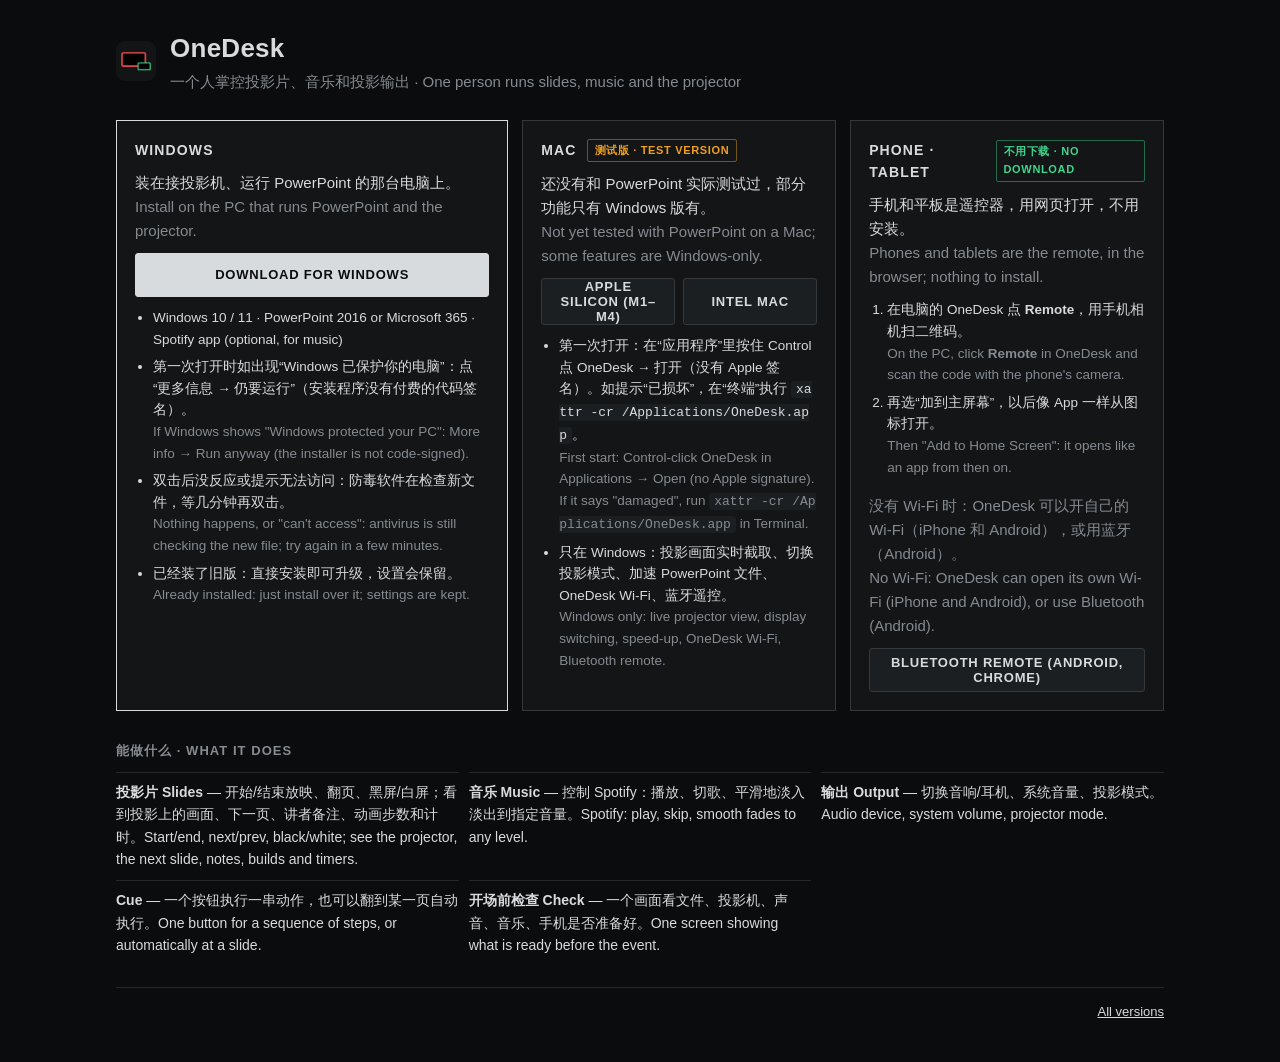
==== index.html @ 3992b270 "OneDesk download page and Bluetooth remote Co-Authored-By: Claude Opus 5.5 <noreply@anthropic.com>" ====
<!doctype html>
<html lang="zh-Hans">
<head>
  <meta charset="utf-8">
  <meta name="viewport" content="width=device-width, initial-scale=1, viewport-fit=cover">
  <meta name="theme-color" content="#0b0c0d">
  <title>OneDesk · Download</title>
  <meta name="description" content="OneDesk: one person runs PowerPoint, music and the projector from one console. Download for Windows; Mac test version; phones are the remote.">
  <link rel="icon" type="image/png" href="icons/favicon.png">
  <link rel="apple-touch-icon" href="icons/apple-touch-icon.png">
  <link rel="stylesheet" href="site.css">
</head>
<body>
  <header class="top">
    <img src="icons/icon-192.png" alt="" width="40" height="40">
    <div>
      <h1>OneDesk</h1>
      <p class="dim">一个人掌控投影片、音乐和投影输出 · One person runs slides, music and the projector</p>
    </div>
  </header>

  <main>
    <section class="cards">
      <article class="card main">
        <div class="card-h"><h2>Windows</h2><span class="tag" id="ver"></span></div>
        <p>装在接投影机、运行 PowerPoint 的那台电脑上。<br><span class="dim">Install on the PC that runs PowerPoint and the projector.</span></p>
        <a class="btn primary" href="https://github.com/Rojakiisme/onedesk/releases/latest/download/OneDesk-Setup-Windows.exe">Download for Windows</a>
        <ul>
          <li>Windows 10 / 11 · PowerPoint 2016 or Microsoft 365 · Spotify app (optional, for music)</li>
          <li>第一次打开时如出现“Windows 已保护你的电脑”：点“更多信息 → 仍要运行”（安装程序没有付费的代码签名）。<br><span class="dim">If Windows shows "Windows protected your PC": More info → Run anyway (the installer is not code-signed).</span></li>
          <li>双击后没反应或提示无法访问：防毒软件在检查新文件，等几分钟再双击。<br><span class="dim">Nothing happens, or "can't access": antivirus is still checking the new file; try again in a few minutes.</span></li>
          <li>已经装了旧版：直接安装即可升级，设置会保留。<br><span class="dim">Already installed: just install over it; settings are kept.</span></li>
        </ul>
      </article>

      <article class="card">
        <div class="card-h"><h2>Mac</h2><span class="tag warn">测试版 · Test version</span></div>
        <p>还没有和 PowerPoint 实际测试过，部分功能只有 Windows 版有。<br><span class="dim">Not yet tested with PowerPoint on a Mac; some features are Windows-only.</span></p>
        <div class="two">
          <a class="btn" href="https://github.com/Rojakiisme/onedesk/releases/latest/download/OneDesk-Mac-AppleSilicon.dmg">Apple silicon (M1–M4)</a>
          <a class="btn" href="https://github.com/Rojakiisme/onedesk/releases/latest/download/OneDesk-Mac-Intel.dmg">Intel Mac</a>
        </div>
        <ul>
          <li>第一次打开：在“应用程序”里按住 Control 点 OneDesk → 打开（没有 Apple 签名）。如提示“已损坏”，在“终端”执行 <code>xattr -cr /Applications/OneDesk.app</code>。<br><span class="dim">First start: Control-click OneDesk in Applications → Open (no Apple signature). If it says "damaged", run <code>xattr -cr /Applications/OneDesk.app</code> in Terminal.</span></li>
          <li>只在 Windows：投影画面实时截取、切换投影模式、加速 PowerPoint 文件、OneDesk Wi-Fi、蓝牙遥控。<br><span class="dim">Windows only: live projector view, display switching, speed-up, OneDesk Wi-Fi, Bluetooth remote.</span></li>
        </ul>
      </article>

      <article class="card">
        <div class="card-h"><h2>Phone · tablet</h2><span class="tag ok">不用下载 · No download</span></div>
        <p>手机和平板是遥控器，用网页打开，不用安装。<br><span class="dim">Phones and tablets are the remote, in the browser; nothing to install.</span></p>
        <ol>
          <li>在电脑的 OneDesk 点 <b>Remote</b>，用手机相机扫二维码。<br><span class="dim">On the PC, click <b>Remote</b> in OneDesk and scan the code with the phone's camera.</span></li>
          <li>再选“加到主屏幕”，以后像 App 一样从图标打开。<br><span class="dim">Then "Add to Home Screen": it opens like an app from then on.</span></li>
        </ol>
        <p class="dim">没有 Wi-Fi 时：OneDesk 可以开自己的 Wi-Fi（iPhone 和 Android），或用蓝牙（Android）。<br>No Wi-Fi: OneDesk can open its own Wi-Fi (iPhone and Android), or use Bluetooth (Android).</p>
        <a class="btn" href="remote/">Bluetooth remote (Android, Chrome)</a>
      </article>
    </section>

    <section class="about">
      <h2>能做什么 · What it does</h2>
      <ul class="grid">
        <li><b>投影片 Slides</b> — 开始/结束放映、翻页、黑屏/白屏；看到投影上的画面、下一页、讲者备注、动画步数和计时。Start/end, next/prev, black/white; see the projector, the next slide, notes, builds and timers.</li>
        <li><b>音乐 Music</b> — 控制 Spotify：播放、切歌、平滑地淡入淡出到指定音量。Spotify: play, skip, smooth fades to any level.</li>
        <li><b>输出 Output</b> — 切换音响/耳机、系统音量、投影模式。Audio device, system volume, projector mode.</li>
        <li><b>Cue</b> — 一个按钮执行一串动作，也可以翻到某一页自动执行。One button for a sequence of steps, or automatically at a slide.</li>
        <li><b>开场前检查 Check</b> — 一个画面看文件、投影机、声音、音乐、手机是否准备好。One screen showing what is ready before the event.</li>
      </ul>
    </section>
  </main>

  <footer>
    <span id="rel" class="dim"></span>
    <a href="https://github.com/Rojakiisme/onedesk/releases">All versions</a>
  </footer>

  <script>
    // Version and date of the latest release (the download buttons always point at it).
    fetch('https://api.github.com/repos/Rojakiisme/onedesk/releases/latest')
      .then((r) => (r.ok ? r.json() : null))
      .then((j) => {
        if (!j) return;
        const v = String(j.tag_name || '').replace(/^v/, '');
        const d = j.published_at ? new Date(j.published_at).toLocaleDateString() : '';
        document.getElementById('ver').textContent = v ? `v${v}` : '';
        document.getElementById('rel').textContent = v ? `Latest: v${v}${d ? ` · ${d}` : ''}` : '';
      })
      .catch(() => {});
  </script>
</body>
</html>
---- site.css ----
/* OneDesk download page: the console's look (flat, dark, hairlines). */
:root {
  --bg: #0b0c0d; --surface: #131516; --raise: #1c1f21; --raise-hi: #24282b;
  --line: #24272a; --line-hi: #34393d; --text: #d8dbde; --dim: #858b91;
  --green: #3dd68c; --amber: #f0a020; --red: #e5484d;
  --sans: "Segoe UI", "Helvetica Neue", Arial, "PingFang SC", "Microsoft YaHei UI", sans-serif;
  --mono: "Cascadia Mono", Consolas, "SF Mono", Menlo, monospace;
  color-scheme: dark;
}
* { box-sizing: border-box; }
html, body { margin: 0; background: var(--bg); color: var(--text); font: 15px/1.6 var(--sans); }
body { max-width: 1080px; margin: 0 auto; padding: 28px 16px 40px; }
.dim { color: var(--dim); }
code { font-family: var(--mono); font-size: 13px; background: var(--raise); padding: 1px 5px; border-radius: 3px; word-break: break-all; }

.top { display: flex; gap: 14px; align-items: center; margin-bottom: 26px; }
.top img { border-radius: 9px; flex: none; }
.top h1 { margin: 0; font-size: 26px; letter-spacing: .01em; }
.top p { margin: 0; }

.cards { display: grid; grid-template-columns: 1.25fr 1fr 1fr; gap: 14px; }
.card { border: 1px solid var(--line-hi); background: var(--surface); padding: 18px; display: flex; flex-direction: column; gap: 10px; min-width: 0; }
.card.main { border-color: var(--text); }
.card-h { display: flex; align-items: center; gap: 10px; }
.card h2 { margin: 0; font-size: 14px; text-transform: uppercase; letter-spacing: .08em; }
.card p { margin: 0; }
.card ul, .card ol { margin: 0; padding-left: 18px; font-size: 13.5px; }
.card li { margin-bottom: 6px; }
.card .two { display: grid; grid-template-columns: 1fr 1fr; gap: 8px; }

.tag { font-size: 11px; font-weight: 700; padding: 2px 7px; border: 1px solid var(--line-hi); border-radius: 2px; color: var(--dim); text-transform: uppercase; letter-spacing: .06em; }
.tag:empty { display: none; }
.tag.ok { color: var(--green); border-color: rgba(61, 214, 140, .45); }
.tag.warn { color: var(--amber); border-color: rgba(240, 160, 32, .45); }

.btn {
  display: inline-flex; align-items: center; justify-content: center; min-height: 44px; padding: 0 14px;
  background: var(--raise); border: 1px solid var(--line-hi); border-radius: 3px; color: var(--text);
  font: 600 13px var(--sans); text-transform: uppercase; letter-spacing: .06em; text-decoration: none; text-align: center;
}
.btn:hover { background: var(--raise-hi); }
.btn.primary { background: var(--text); border-color: var(--text); color: #0b0c0d; }
.btn.primary:hover { background: #fff; }

.about { margin-top: 30px; }
.about h2 { font-size: 13px; text-transform: uppercase; letter-spacing: .08em; color: var(--dim); margin: 0 0 10px; }
.about .grid { list-style: none; padding: 0; margin: 0; display: grid; grid-template-columns: repeat(auto-fill, minmax(300px, 1fr)); gap: 10px; }
.about .grid li { border-top: 1px solid var(--line); padding-top: 8px; font-size: 14px; }

footer { margin-top: 30px; padding-top: 14px; border-top: 1px solid var(--line); display: flex; justify-content: space-between; gap: 12px; flex-wrap: wrap; font-size: 13px; }
footer a { color: var(--text); }

@media (max-width: 860px) {
  .cards { grid-template-columns: 1fr; }
}
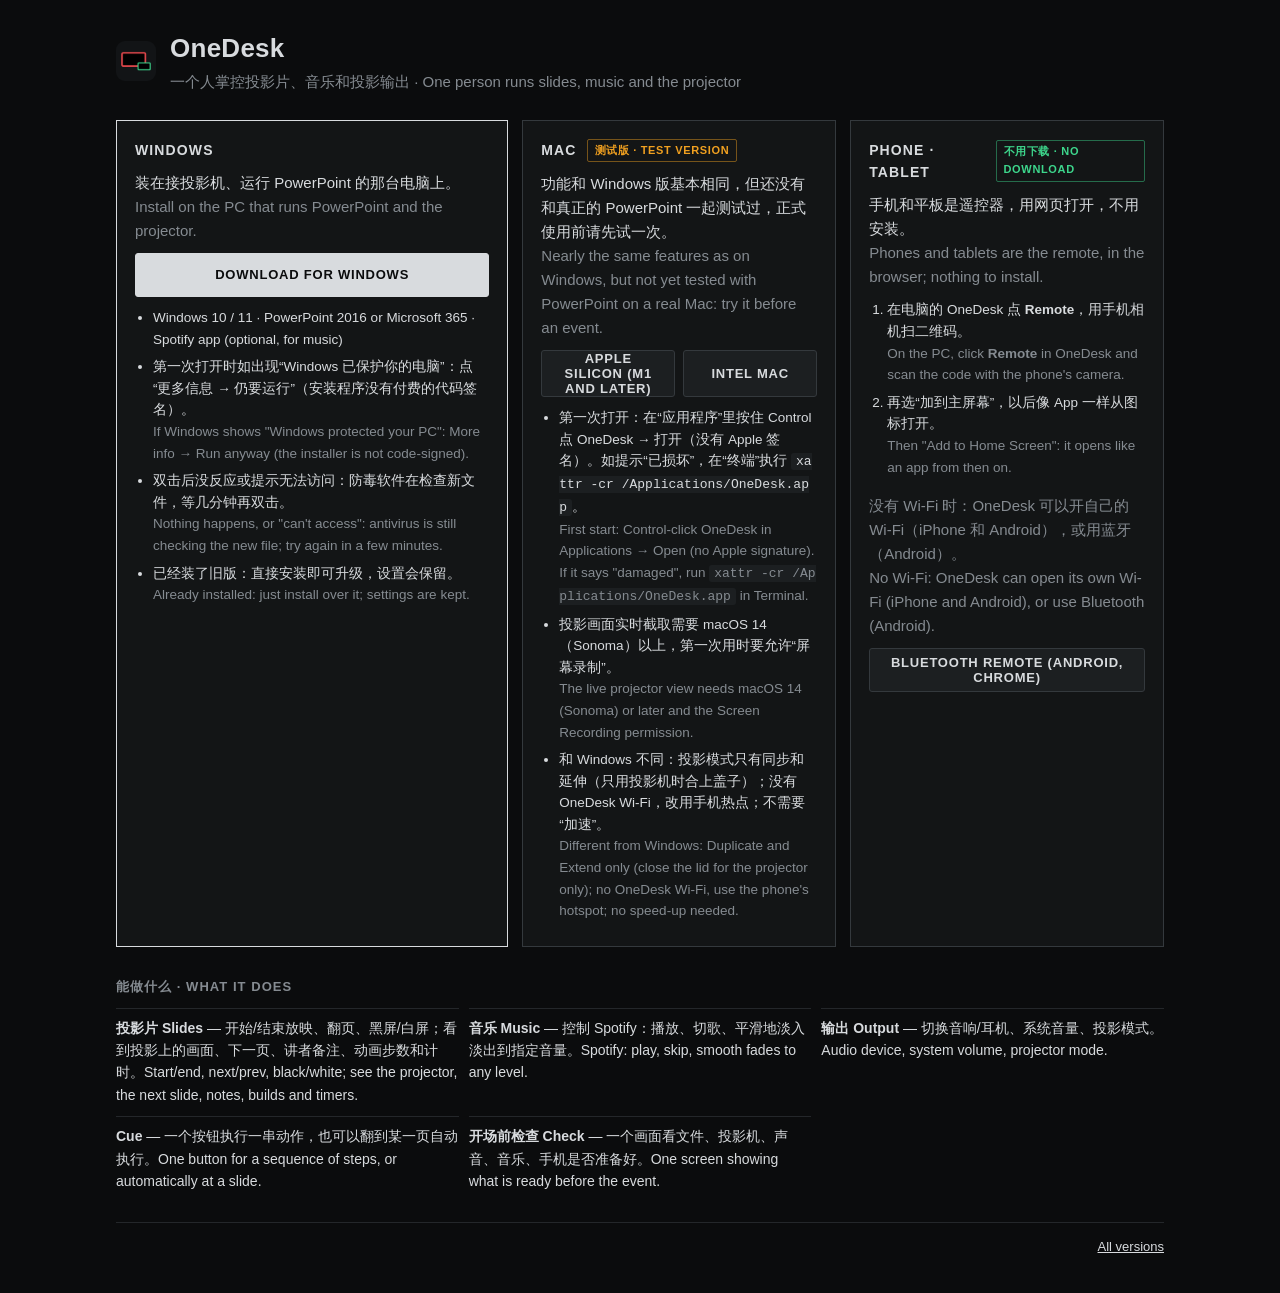
==== commit 7eddb5be: "Mac 0.8.1: live picture, display mode, Bluetooth; phone hotspot instead of OneDesk Wi-Fi Co-Authored" ====
--- a/index.html
+++ b/index.html
@@ -24,7 +24,7 @@
       <article class="card main">
         <div class="card-h"><h2>Windows</h2><span class="tag" id="ver"></span></div>
         <p>装在接投影机、运行 PowerPoint 的那台电脑上。<br><span class="dim">Install on the PC that runs PowerPoint and the projector.</span></p>
-        <a class="btn primary" href="https://github.com/Rojakiisme/onedesk/releases/latest/download/OneDesk-Setup-Windows.exe">Download for Windows</a>
+        <a class="btn primary" href="https://github.com/ngxu/onedesk/releases/latest/download/OneDesk-Setup-Windows.exe">Download for Windows</a>
         <ul>
           <li>Windows 10 / 11 · PowerPoint 2016 or Microsoft 365 · Spotify app (optional, for music)</li>
           <li>第一次打开时如出现“Windows 已保护你的电脑”：点“更多信息 → 仍要运行”（安装程序没有付费的代码签名）。<br><span class="dim">If Windows shows "Windows protected your PC": More info → Run anyway (the installer is not code-signed).</span></li>
@@ -35,14 +35,15 @@
 
       <article class="card">
         <div class="card-h"><h2>Mac</h2><span class="tag warn">测试版 · Test version</span></div>
-        <p>还没有和 PowerPoint 实际测试过，部分功能只有 Windows 版有。<br><span class="dim">Not yet tested with PowerPoint on a Mac; some features are Windows-only.</span></p>
+        <p>功能和 Windows 版基本相同，但还没有和真正的 PowerPoint 一起测试过，正式使用前请先试一次。<br><span class="dim">Nearly the same features as on Windows, but not yet tested with PowerPoint on a real Mac: try it before an event.</span></p>
         <div class="two">
-          <a class="btn" href="https://github.com/Rojakiisme/onedesk/releases/latest/download/OneDesk-Mac-AppleSilicon.dmg">Apple silicon (M1–M4)</a>
-          <a class="btn" href="https://github.com/Rojakiisme/onedesk/releases/latest/download/OneDesk-Mac-Intel.dmg">Intel Mac</a>
+          <a class="btn" href="https://github.com/ngxu/onedesk/releases/latest/download/OneDesk-Mac-AppleSilicon.dmg">Apple silicon (M1 and later)</a>
+          <a class="btn" href="https://github.com/ngxu/onedesk/releases/latest/download/OneDesk-Mac-Intel.dmg">Intel Mac</a>
         </div>
         <ul>
           <li>第一次打开：在“应用程序”里按住 Control 点 OneDesk → 打开（没有 Apple 签名）。如提示“已损坏”，在“终端”执行 <code>xattr -cr /Applications/OneDesk.app</code>。<br><span class="dim">First start: Control-click OneDesk in Applications → Open (no Apple signature). If it says "damaged", run <code>xattr -cr /Applications/OneDesk.app</code> in Terminal.</span></li>
-          <li>只在 Windows：投影画面实时截取、切换投影模式、加速 PowerPoint 文件、OneDesk Wi-Fi、蓝牙遥控。<br><span class="dim">Windows only: live projector view, display switching, speed-up, OneDesk Wi-Fi, Bluetooth remote.</span></li>
+          <li>投影画面实时截取需要 macOS 14（Sonoma）以上，第一次用时要允许“屏幕录制”。<br><span class="dim">The live projector view needs macOS 14 (Sonoma) or later and the Screen Recording permission.</span></li>
+          <li>和 Windows 不同：投影模式只有同步和延伸（只用投影机时合上盖子）；没有 OneDesk Wi-Fi，改用手机热点；不需要“加速”。<br><span class="dim">Different from Windows: Duplicate and Extend only (close the lid for the projector only); no OneDesk Wi-Fi, use the phone's hotspot; no speed-up needed.</span></li>
         </ul>
       </article>
 
@@ -72,12 +73,12 @@
 
   <footer>
     <span id="rel" class="dim"></span>
-    <a href="https://github.com/Rojakiisme/onedesk/releases">All versions</a>
+    <a href="https://github.com/ngxu/onedesk/releases">All versions</a>
   </footer>
 
   <script>
     // Version and date of the latest release (the download buttons always point at it).
-    fetch('https://api.github.com/repos/Rojakiisme/onedesk/releases/latest')
+    fetch('https://api.github.com/repos/ngxu/onedesk/releases/latest')
       .then((r) => (r.ok ? r.json() : null))
       .then((j) => {
         if (!j) return;
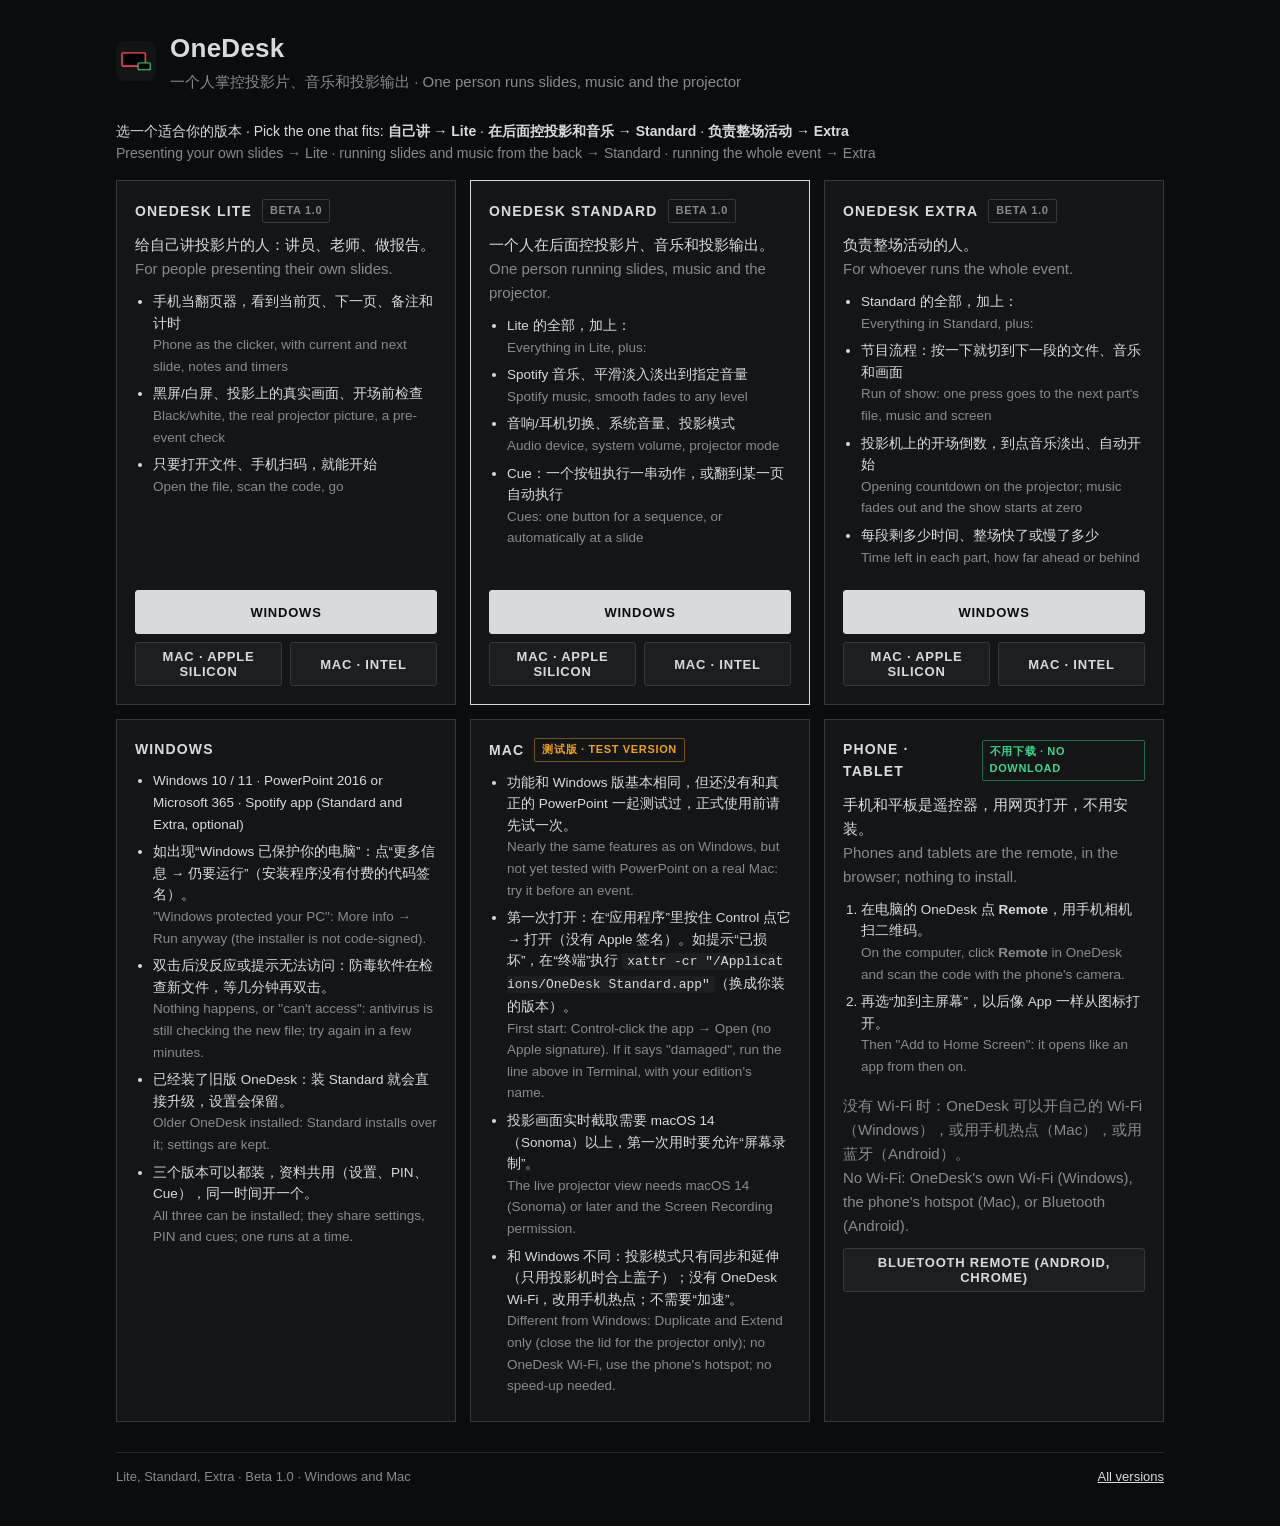
==== commit 46ded97c: "Download page: three editions (Lite, Standard, Extra), Beta 1.0, fixed links to the downloads releas" ====
--- a/index.html
+++ b/index.html
@@ -5,7 +5,7 @@
   <meta name="viewport" content="width=device-width, initial-scale=1, viewport-fit=cover">
   <meta name="theme-color" content="#0b0c0d">
   <title>OneDesk · Download</title>
-  <meta name="description" content="OneDesk: one person runs PowerPoint, music and the projector from one console. Download for Windows; Mac test version; phones are the remote.">
+  <meta name="description" content="OneDesk: one person runs PowerPoint, music and the projector from one console. Three editions (Lite, Standard, Extra) for Windows and Mac; phones are the remote.">
   <link rel="icon" type="image/png" href="icons/favicon.png">
   <link rel="apple-touch-icon" href="icons/apple-touch-icon.png">
   <link rel="stylesheet" href="site.css">
@@ -20,28 +20,82 @@
   </header>
 
   <main>
-    <section class="cards">
+    <p class="pick">选一个适合你的版本 · Pick the one that fits: <b>自己讲 → Lite</b> · <b>在后面控投影和音乐 → Standard</b> · <b>负责整场活动 → Extra</b><br>
+      <span class="dim">Presenting your own slides → Lite · running slides and music from the back → Standard · running the whole event → Extra</span></p>
+
+    <!-- Fixed links: the "downloads" release always holds each edition's newest files. -->
+    <section class="cards three">
+      <article class="card">
+        <div class="card-h"><h2>OneDesk Lite</h2><span class="tag">Beta 1.0</span></div>
+        <p>给自己讲投影片的人：讲员、老师、做报告。<br><span class="dim">For people presenting their own slides.</span></p>
+        <ul>
+          <li>手机当翻页器，看到当前页、下一页、备注和计时<br><span class="dim">Phone as the clicker, with current and next slide, notes and timers</span></li>
+          <li>黑屏/白屏、投影上的真实画面、开场前检查<br><span class="dim">Black/white, the real projector picture, a pre-event check</span></li>
+          <li>只要打开文件、手机扫码，就能开始<br><span class="dim">Open the file, scan the code, go</span></li>
+        </ul>
+        <div class="dl">
+          <a class="btn primary" href="https://github.com/Rojakiisme/onedesk/releases/download/downloads/OneDesk-Lite-Setup-Windows.exe">Windows</a>
+          <div class="two">
+            <a class="btn" href="https://github.com/Rojakiisme/onedesk/releases/download/downloads/OneDesk-Lite-Mac-AppleSilicon.dmg">Mac · Apple silicon</a>
+            <a class="btn" href="https://github.com/Rojakiisme/onedesk/releases/download/downloads/OneDesk-Lite-Mac-Intel.dmg">Mac · Intel</a>
+          </div>
+        </div>
+      </article>
+
       <article class="card main">
-        <div class="card-h"><h2>Windows</h2><span class="tag" id="ver"></span></div>
-        <p>装在接投影机、运行 PowerPoint 的那台电脑上。<br><span class="dim">Install on the PC that runs PowerPoint and the projector.</span></p>
-        <a class="btn primary" href="https://github.com/ngxu/onedesk/releases/latest/download/OneDesk-Setup-Windows.exe">Download for Windows</a>
+        <div class="card-h"><h2>OneDesk Standard</h2><span class="tag">Beta 1.0</span></div>
+        <p>一个人在后面控投影片、音乐和投影输出。<br><span class="dim">One person running slides, music and the projector.</span></p>
         <ul>
-          <li>Windows 10 / 11 · PowerPoint 2016 or Microsoft 365 · Spotify app (optional, for music)</li>
-          <li>第一次打开时如出现“Windows 已保护你的电脑”：点“更多信息 → 仍要运行”（安装程序没有付费的代码签名）。<br><span class="dim">If Windows shows "Windows protected your PC": More info → Run anyway (the installer is not code-signed).</span></li>
+          <li>Lite 的全部，加上：<br><span class="dim">Everything in Lite, plus:</span></li>
+          <li>Spotify 音乐、平滑淡入淡出到指定音量<br><span class="dim">Spotify music, smooth fades to any level</span></li>
+          <li>音响/耳机切换、系统音量、投影模式<br><span class="dim">Audio device, system volume, projector mode</span></li>
+          <li>Cue：一个按钮执行一串动作，或翻到某一页自动执行<br><span class="dim">Cues: one button for a sequence, or automatically at a slide</span></li>
+        </ul>
+        <div class="dl">
+          <a class="btn primary" href="https://github.com/Rojakiisme/onedesk/releases/download/downloads/OneDesk-Standard-Setup-Windows.exe">Windows</a>
+          <div class="two">
+            <a class="btn" href="https://github.com/Rojakiisme/onedesk/releases/download/downloads/OneDesk-Standard-Mac-AppleSilicon.dmg">Mac · Apple silicon</a>
+            <a class="btn" href="https://github.com/Rojakiisme/onedesk/releases/download/downloads/OneDesk-Standard-Mac-Intel.dmg">Mac · Intel</a>
+          </div>
+        </div>
+      </article>
+
+      <article class="card">
+        <div class="card-h"><h2>OneDesk Extra</h2><span class="tag">Beta 1.0</span></div>
+        <p>负责整场活动的人。<br><span class="dim">For whoever runs the whole event.</span></p>
+        <ul>
+          <li>Standard 的全部，加上：<br><span class="dim">Everything in Standard, plus:</span></li>
+          <li>节目流程：按一下就切到下一段的文件、音乐和画面<br><span class="dim">Run of show: one press goes to the next part's file, music and screen</span></li>
+          <li>投影机上的开场倒数，到点音乐淡出、自动开始<br><span class="dim">Opening countdown on the projector; music fades out and the show starts at zero</span></li>
+          <li>每段剩多少时间、整场快了或慢了多少<br><span class="dim">Time left in each part, how far ahead or behind</span></li>
+        </ul>
+        <div class="dl">
+          <a class="btn primary" href="https://github.com/Rojakiisme/onedesk/releases/download/downloads/OneDesk-Extra-Setup-Windows.exe">Windows</a>
+          <div class="two">
+            <a class="btn" href="https://github.com/Rojakiisme/onedesk/releases/download/downloads/OneDesk-Extra-Mac-AppleSilicon.dmg">Mac · Apple silicon</a>
+            <a class="btn" href="https://github.com/Rojakiisme/onedesk/releases/download/downloads/OneDesk-Extra-Mac-Intel.dmg">Mac · Intel</a>
+          </div>
+        </div>
+      </article>
+    </section>
+
+    <section class="cards notes">
+      <article class="card">
+        <div class="card-h"><h2>Windows</h2></div>
+        <ul>
+          <li>Windows 10 / 11 · PowerPoint 2016 or Microsoft 365 · Spotify app (Standard and Extra, optional)</li>
+          <li>如出现“Windows 已保护你的电脑”：点“更多信息 → 仍要运行”（安装程序没有付费的代码签名）。<br><span class="dim">"Windows protected your PC": More info → Run anyway (the installer is not code-signed).</span></li>
           <li>双击后没反应或提示无法访问：防毒软件在检查新文件，等几分钟再双击。<br><span class="dim">Nothing happens, or "can't access": antivirus is still checking the new file; try again in a few minutes.</span></li>
-          <li>已经装了旧版：直接安装即可升级，设置会保留。<br><span class="dim">Already installed: just install over it; settings are kept.</span></li>
+          <li>已经装了旧版 OneDesk：装 Standard 就会直接升级，设置会保留。<br><span class="dim">Older OneDesk installed: Standard installs over it; settings are kept.</span></li>
+          <li>三个版本可以都装，资料共用（设置、PIN、Cue），同一时间开一个。<br><span class="dim">All three can be installed; they share settings, PIN and cues; one runs at a time.</span></li>
         </ul>
       </article>
 
       <article class="card">
         <div class="card-h"><h2>Mac</h2><span class="tag warn">测试版 · Test version</span></div>
-        <p>功能和 Windows 版基本相同，但还没有和真正的 PowerPoint 一起测试过，正式使用前请先试一次。<br><span class="dim">Nearly the same features as on Windows, but not yet tested with PowerPoint on a real Mac: try it before an event.</span></p>
-        <div class="two">
-          <a class="btn" href="https://github.com/ngxu/onedesk/releases/latest/download/OneDesk-Mac-AppleSilicon.dmg">Apple silicon (M1 and later)</a>
-          <a class="btn" href="https://github.com/ngxu/onedesk/releases/latest/download/OneDesk-Mac-Intel.dmg">Intel Mac</a>
-        </div>
         <ul>
-          <li>第一次打开：在“应用程序”里按住 Control 点 OneDesk → 打开（没有 Apple 签名）。如提示“已损坏”，在“终端”执行 <code>xattr -cr /Applications/OneDesk.app</code>。<br><span class="dim">First start: Control-click OneDesk in Applications → Open (no Apple signature). If it says "damaged", run <code>xattr -cr /Applications/OneDesk.app</code> in Terminal.</span></li>
+          <li>功能和 Windows 版基本相同，但还没有和真正的 PowerPoint 一起测试过，正式使用前请先试一次。<br><span class="dim">Nearly the same features as on Windows, but not yet tested with PowerPoint on a real Mac: try it before an event.</span></li>
+          <li>第一次打开：在“应用程序”里按住 Control 点它 → 打开（没有 Apple 签名）。如提示“已损坏”，在“终端”执行 <code>xattr -cr "/Applications/OneDesk Standard.app"</code>（换成你装的版本）。<br><span class="dim">First start: Control-click the app → Open (no Apple signature). If it says "damaged", run the line above in Terminal, with your edition's name.</span></li>
           <li>投影画面实时截取需要 macOS 14（Sonoma）以上，第一次用时要允许“屏幕录制”。<br><span class="dim">The live projector view needs macOS 14 (Sonoma) or later and the Screen Recording permission.</span></li>
           <li>和 Windows 不同：投影模式只有同步和延伸（只用投影机时合上盖子）；没有 OneDesk Wi-Fi，改用手机热点；不需要“加速”。<br><span class="dim">Different from Windows: Duplicate and Extend only (close the lid for the projector only); no OneDesk Wi-Fi, use the phone's hotspot; no speed-up needed.</span></li>
         </ul>
@@ -51,43 +105,18 @@
         <div class="card-h"><h2>Phone · tablet</h2><span class="tag ok">不用下载 · No download</span></div>
         <p>手机和平板是遥控器，用网页打开，不用安装。<br><span class="dim">Phones and tablets are the remote, in the browser; nothing to install.</span></p>
         <ol>
-          <li>在电脑的 OneDesk 点 <b>Remote</b>，用手机相机扫二维码。<br><span class="dim">On the PC, click <b>Remote</b> in OneDesk and scan the code with the phone's camera.</span></li>
+          <li>在电脑的 OneDesk 点 <b>Remote</b>，用手机相机扫二维码。<br><span class="dim">On the computer, click <b>Remote</b> in OneDesk and scan the code with the phone's camera.</span></li>
           <li>再选“加到主屏幕”，以后像 App 一样从图标打开。<br><span class="dim">Then "Add to Home Screen": it opens like an app from then on.</span></li>
         </ol>
-        <p class="dim">没有 Wi-Fi 时：OneDesk 可以开自己的 Wi-Fi（iPhone 和 Android），或用蓝牙（Android）。<br>No Wi-Fi: OneDesk can open its own Wi-Fi (iPhone and Android), or use Bluetooth (Android).</p>
+        <p class="dim">没有 Wi-Fi 时：OneDesk 可以开自己的 Wi-Fi（Windows），或用手机热点（Mac），或用蓝牙（Android）。<br>No Wi-Fi: OneDesk's own Wi-Fi (Windows), the phone's hotspot (Mac), or Bluetooth (Android).</p>
         <a class="btn" href="remote/">Bluetooth remote (Android, Chrome)</a>
       </article>
-    </section>
-
-    <section class="about">
-      <h2>能做什么 · What it does</h2>
-      <ul class="grid">
-        <li><b>投影片 Slides</b> — 开始/结束放映、翻页、黑屏/白屏；看到投影上的画面、下一页、讲者备注、动画步数和计时。Start/end, next/prev, black/white; see the projector, the next slide, notes, builds and timers.</li>
-        <li><b>音乐 Music</b> — 控制 Spotify：播放、切歌、平滑地淡入淡出到指定音量。Spotify: play, skip, smooth fades to any level.</li>
-        <li><b>输出 Output</b> — 切换音响/耳机、系统音量、投影模式。Audio device, system volume, projector mode.</li>
-        <li><b>Cue</b> — 一个按钮执行一串动作，也可以翻到某一页自动执行。One button for a sequence of steps, or automatically at a slide.</li>
-        <li><b>开场前检查 Check</b> — 一个画面看文件、投影机、声音、音乐、手机是否准备好。One screen showing what is ready before the event.</li>
-      </ul>
     </section>
   </main>
 
   <footer>
-    <span id="rel" class="dim"></span>
-    <a href="https://github.com/ngxu/onedesk/releases">All versions</a>
+    <span class="dim">Lite, Standard, Extra · Beta 1.0 · Windows and Mac</span>
+    <a href="https://github.com/Rojakiisme/onedesk/releases">All versions</a>
   </footer>
-
-  <script>
-    // Version and date of the latest release (the download buttons always point at it).
-    fetch('https://api.github.com/repos/ngxu/onedesk/releases/latest')
-      .then((r) => (r.ok ? r.json() : null))
-      .then((j) => {
-        if (!j) return;
-        const v = String(j.tag_name || '').replace(/^v/, '');
-        const d = j.published_at ? new Date(j.published_at).toLocaleDateString() : '';
-        document.getElementById('ver').textContent = v ? `v${v}` : '';
-        document.getElementById('rel').textContent = v ? `Latest: v${v}${d ? ` · ${d}` : ''}` : '';
-      })
-      .catch(() => {});
-  </script>
 </body>
 </html>
--- a/site.css
+++ b/site.css
@@ -18,7 +18,10 @@
 .top h1 { margin: 0; font-size: 26px; letter-spacing: .01em; }
 .top p { margin: 0; }
 
-.cards { display: grid; grid-template-columns: 1.25fr 1fr 1fr; gap: 14px; }
+.cards { display: grid; grid-template-columns: 1fr 1fr 1fr; gap: 14px; }
+.cards.notes { margin-top: 14px; }
+.pick { margin: 0 0 16px; font-size: 14px; }
+.card .dl { margin-top: auto; display: flex; flex-direction: column; gap: 8px; padding-top: 6px; }
 .card { border: 1px solid var(--line-hi); background: var(--surface); padding: 18px; display: flex; flex-direction: column; gap: 10px; min-width: 0; }
 .card.main { border-color: var(--text); }
 .card-h { display: flex; align-items: center; gap: 10px; }
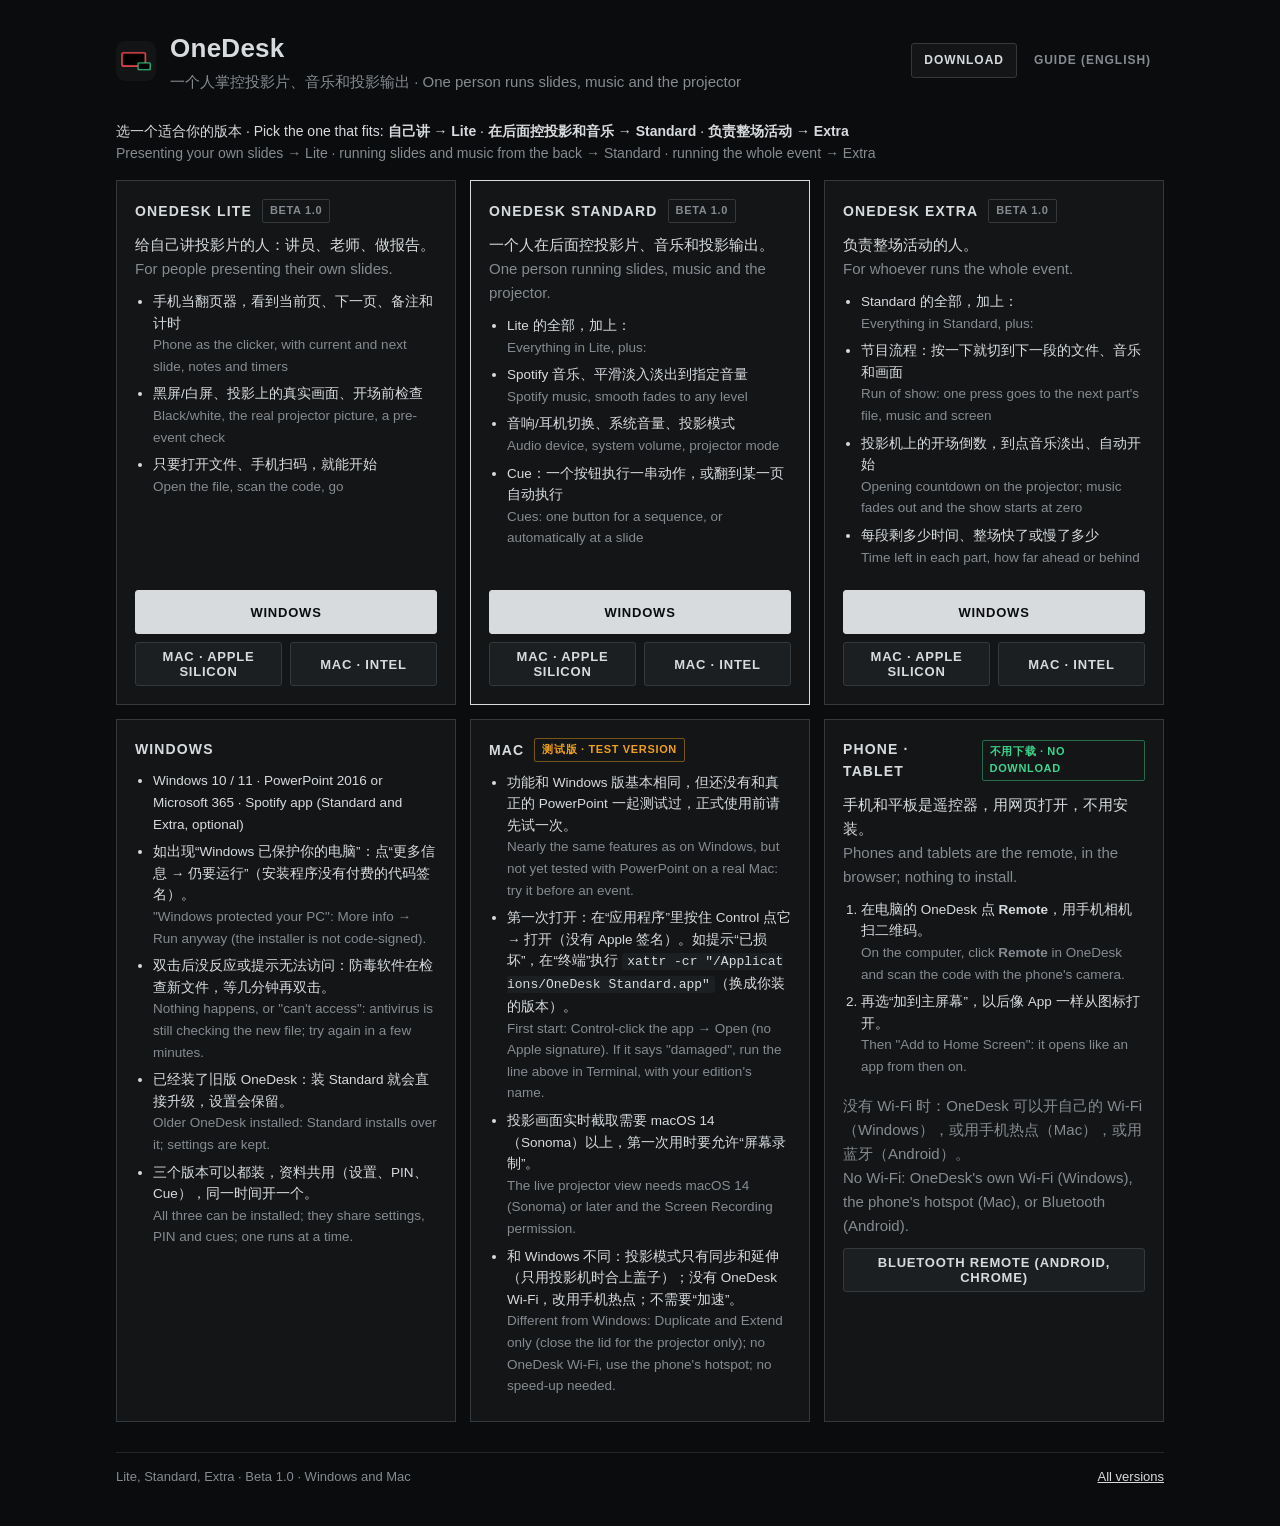
==== commit e48daadb: "English guide with screenshots and the explainer video; Guide link on the download page Co-Authored-" ====
--- a/index.html
+++ b/index.html
@@ -17,6 +17,7 @@
       <h1>OneDesk</h1>
       <p class="dim">一个人掌控投影片、音乐和投影输出 · One person runs slides, music and the projector</p>
     </div>
+    <nav class="topnav"><a href="./" aria-current="page">Download</a><a href="guide/">Guide (English)</a></nav>
   </header>
 
   <main>
--- a/site.css
+++ b/site.css
@@ -56,3 +56,62 @@
 @media (max-width: 860px) {
   .cards { grid-template-columns: 1fr; }
 }
+
+/* ---------- top navigation (download page and guide) ---------- */
+.top { flex-wrap: wrap; }
+.topnav { margin-left: auto; display: flex; gap: 4px; }
+.topnav a {
+  color: var(--dim); text-decoration: none; font-size: 12px; font-weight: 700; text-transform: uppercase; letter-spacing: .08em;
+  padding: 7px 12px; border: 1px solid transparent; border-radius: 3px;
+}
+.topnav a:hover { color: var(--text); border-color: var(--line-hi); }
+.topnav a[aria-current] { color: var(--text); border-color: var(--line-hi); background: var(--surface); }
+
+/* ---------- guide ---------- */
+.guide main { max-width: 1000px; }
+.guide a { color: #9cc8f5; }
+.guide .btn, .guide .topnav a { color: inherit; }
+.guide .btn.primary { color: #0b0c0d; }
+.hero { display: grid; grid-template-columns: 1.4fr 1fr; gap: 22px; align-items: center; margin-bottom: 22px; }
+.hero video { width: 100%; aspect-ratio: 16 / 9; background: #000; border: 1px solid var(--line-hi); display: block; }
+.hero p { margin: 0 0 12px; }
+.lead { font-size: 16.5px; }
+.toc { display: flex; flex-wrap: wrap; gap: 6px; padding: 12px 0 16px; border-bottom: 1px solid var(--line); margin-bottom: 8px; position: sticky; top: 0; background: var(--bg); z-index: 2; }
+.toc a { color: var(--text); text-decoration: none; font-size: 13px; padding: 4px 9px; border: 1px solid var(--line-hi); border-radius: 3px; background: var(--surface); }
+.toc a:hover { border-color: var(--text); }
+.guide section { padding: 26px 0 6px; scroll-margin-top: 64px; }
+.guide h2 { font-size: 20px; margin: 0 0 12px; display: flex; align-items: center; gap: 10px; flex-wrap: wrap; }
+.guide h3 { font-size: 15px; margin: 14px 0 8px; display: flex; align-items: center; gap: 8px; }
+.guide section p { margin: 0 0 12px; }
+.guide section ul, .guide section ol { margin: 0 0 12px; padding-left: 22px; }
+.guide section li { margin-bottom: 6px; }
+.guide figure { margin: 14px 0 16px; }
+.guide figure img { width: 100%; height: auto; display: block; border: 1px solid var(--line-hi); }
+.guide figcaption { font-size: 13px; color: var(--dim); margin-top: 6px; }
+.annotated .shot { position: relative; }
+.pin {
+  position: absolute; transform: translate(-50%, -50%); min-width: 26px; height: 26px; padding: 0 6px;
+  display: grid; place-items: center; border-radius: 13px; background: var(--amber); color: #0b0c0d;
+  font: 700 13px var(--sans); box-shadow: 0 0 0 3px rgba(11, 12, 13, .85);
+}
+.legend { columns: 2; column-gap: 28px; }
+.legend li { break-inside: avoid; }
+.cols { display: grid; grid-template-columns: 1fr 1fr; gap: 26px; }
+.cols.media-right { grid-template-columns: 1fr 280px; align-items: start; }
+.guide figure.phone { margin: 0; }
+.guide figure.phone img { border-radius: 14px; }
+.table-wrap { overflow-x: auto; margin: 6px 0 14px; }
+.guide table { border-collapse: collapse; width: 100%; font-size: 14px; }
+.guide th, .guide td { text-align: left; vertical-align: top; padding: 8px 10px; border-bottom: 1px solid var(--line); }
+.guide th { font-size: 12px; text-transform: uppercase; letter-spacing: .06em; color: var(--dim); border-bottom-color: var(--line-hi); }
+.guide td:first-child { color: var(--dim); }
+.guide table.keys td:first-child { font-family: var(--mono); color: var(--text); white-space: nowrap; width: 40%; }
+.faq dt { font-weight: 700; margin-top: 14px; }
+.faq dd { margin: 4px 0 0; color: var(--text); }
+
+@media (max-width: 860px) {
+  .hero, .cols, .cols.media-right { grid-template-columns: 1fr; }
+  .legend { columns: 1; }
+  .guide figure.phone { max-width: 300px; }
+  .pin { min-width: 20px; height: 20px; font-size: 11px; box-shadow: 0 0 0 2px rgba(11, 12, 13, .85); }
+}
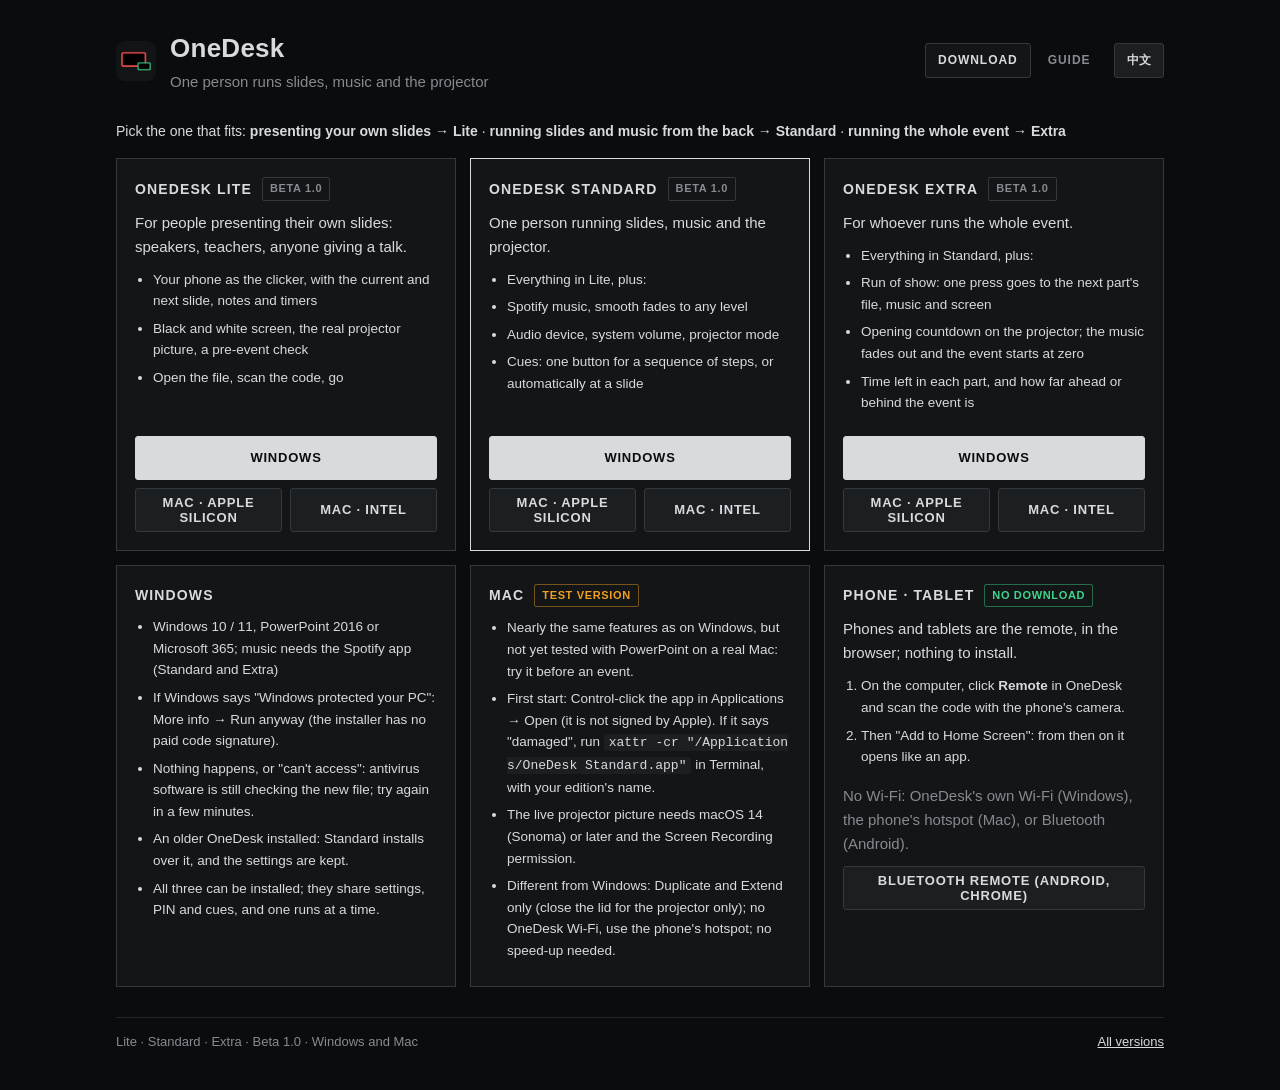
==== commit 589dbd6c: "Language button (中文 / English) on the download page and the guide; Chinese guide; phone layout fixes" ====
--- a/index.html
+++ b/index.html
@@ -9,30 +9,37 @@
   <link rel="icon" type="image/png" href="icons/favicon.png">
   <link rel="apple-touch-icon" href="icons/apple-touch-icon.png">
   <link rel="stylesheet" href="site.css">
+  <script src="lang.js"></script>
 </head>
 <body>
   <header class="top">
     <img src="icons/icon-192.png" alt="" width="40" height="40">
     <div>
       <h1>OneDesk</h1>
-      <p class="dim">一个人掌控投影片、音乐和投影输出 · One person runs slides, music and the projector</p>
+      <p class="dim"><span class="zh">一个人掌控投影片、音乐和投影输出</span><span class="en">One person runs slides, music and the projector</span></p>
     </div>
-    <nav class="topnav"><a href="./" aria-current="page">Download</a><a href="guide/">Guide (English)</a></nav>
+    <nav class="topnav">
+      <a href="./" aria-current="page"><span class="zh">下载</span><span class="en">Download</span></a>
+      <a href="guide/" data-guide="guide/"><span class="zh">使用说明</span><span class="en">Guide</span></a>
+      <button class="langbtn" type="button" data-lang-toggle>English</button>
+    </nav>
   </header>
 
   <main>
-    <p class="pick">选一个适合你的版本 · Pick the one that fits: <b>自己讲 → Lite</b> · <b>在后面控投影和音乐 → Standard</b> · <b>负责整场活动 → Extra</b><br>
-      <span class="dim">Presenting your own slides → Lite · running slides and music from the back → Standard · running the whole event → Extra</span></p>
+    <p class="pick">
+      <span class="zh">选一个适合你的版本：<b>自己讲 → Lite</b> · <b>在后面控投影和音乐 → Standard</b> · <b>负责整场活动 → Extra</b></span>
+      <span class="en">Pick the one that fits: <b>presenting your own slides → Lite</b> · <b>running slides and music from the back → Standard</b> · <b>running the whole event → Extra</b></span>
+    </p>
 
     <!-- Fixed links: the "downloads" release always holds each edition's newest files. -->
     <section class="cards three">
       <article class="card">
         <div class="card-h"><h2>OneDesk Lite</h2><span class="tag">Beta 1.0</span></div>
-        <p>给自己讲投影片的人：讲员、老师、做报告。<br><span class="dim">For people presenting their own slides.</span></p>
+        <p><span class="zh">给自己讲投影片的人：讲员、老师、做报告的人。</span><span class="en">For people presenting their own slides: speakers, teachers, anyone giving a talk.</span></p>
         <ul>
-          <li>手机当翻页器，看到当前页、下一页、备注和计时<br><span class="dim">Phone as the clicker, with current and next slide, notes and timers</span></li>
-          <li>黑屏/白屏、投影上的真实画面、开场前检查<br><span class="dim">Black/white, the real projector picture, a pre-event check</span></li>
-          <li>只要打开文件、手机扫码，就能开始<br><span class="dim">Open the file, scan the code, go</span></li>
+          <li><span class="zh">手机当翻页器，看到当前页、下一页、备注和计时</span><span class="en">Your phone as the clicker, with the current and next slide, notes and timers</span></li>
+          <li><span class="zh">黑屏/白屏、投影上的真实画面、开场前检查</span><span class="en">Black and white screen, the real projector picture, a pre-event check</span></li>
+          <li><span class="zh">只要打开文件、手机扫码，就能开始</span><span class="en">Open the file, scan the code, go</span></li>
         </ul>
         <div class="dl">
           <a class="btn primary" href="https://github.com/Rojakiisme/onedesk/releases/download/downloads/OneDesk-Lite-Setup-Windows.exe">Windows</a>
@@ -45,12 +52,12 @@
 
       <article class="card main">
         <div class="card-h"><h2>OneDesk Standard</h2><span class="tag">Beta 1.0</span></div>
-        <p>一个人在后面控投影片、音乐和投影输出。<br><span class="dim">One person running slides, music and the projector.</span></p>
+        <p><span class="zh">一个人在后面控投影片、音乐和投影输出。</span><span class="en">One person running slides, music and the projector.</span></p>
         <ul>
-          <li>Lite 的全部，加上：<br><span class="dim">Everything in Lite, plus:</span></li>
-          <li>Spotify 音乐、平滑淡入淡出到指定音量<br><span class="dim">Spotify music, smooth fades to any level</span></li>
-          <li>音响/耳机切换、系统音量、投影模式<br><span class="dim">Audio device, system volume, projector mode</span></li>
-          <li>Cue：一个按钮执行一串动作，或翻到某一页自动执行<br><span class="dim">Cues: one button for a sequence, or automatically at a slide</span></li>
+          <li><span class="zh">Lite 的全部，加上：</span><span class="en">Everything in Lite, plus:</span></li>
+          <li><span class="zh">Spotify 音乐、平滑淡入淡出到指定音量</span><span class="en">Spotify music, smooth fades to any level</span></li>
+          <li><span class="zh">音响/耳机切换、系统音量、投影模式</span><span class="en">Audio device, system volume, projector mode</span></li>
+          <li><span class="zh">Cue：一个按钮执行一串动作，或翻到某一页自动执行</span><span class="en">Cues: one button for a sequence of steps, or automatically at a slide</span></li>
         </ul>
         <div class="dl">
           <a class="btn primary" href="https://github.com/Rojakiisme/onedesk/releases/download/downloads/OneDesk-Standard-Setup-Windows.exe">Windows</a>
@@ -63,12 +70,12 @@
 
       <article class="card">
         <div class="card-h"><h2>OneDesk Extra</h2><span class="tag">Beta 1.0</span></div>
-        <p>负责整场活动的人。<br><span class="dim">For whoever runs the whole event.</span></p>
+        <p><span class="zh">负责整场活动的人。</span><span class="en">For whoever runs the whole event.</span></p>
         <ul>
-          <li>Standard 的全部，加上：<br><span class="dim">Everything in Standard, plus:</span></li>
-          <li>节目流程：按一下就切到下一段的文件、音乐和画面<br><span class="dim">Run of show: one press goes to the next part's file, music and screen</span></li>
-          <li>投影机上的开场倒数，到点音乐淡出、自动开始<br><span class="dim">Opening countdown on the projector; music fades out and the show starts at zero</span></li>
-          <li>每段剩多少时间、整场快了或慢了多少<br><span class="dim">Time left in each part, how far ahead or behind</span></li>
+          <li><span class="zh">Standard 的全部，加上：</span><span class="en">Everything in Standard, plus:</span></li>
+          <li><span class="zh">节目流程：按一下就切到下一段的文件、音乐和画面</span><span class="en">Run of show: one press goes to the next part's file, music and screen</span></li>
+          <li><span class="zh">投影机上的开场倒数，到点音乐淡出、自动开始</span><span class="en">Opening countdown on the projector; the music fades out and the event starts at zero</span></li>
+          <li><span class="zh">每段剩多少时间、整场快了或慢了多少</span><span class="en">Time left in each part, and how far ahead or behind the event is</span></li>
         </ul>
         <div class="dl">
           <a class="btn primary" href="https://github.com/Rojakiisme/onedesk/releases/download/downloads/OneDesk-Extra-Setup-Windows.exe">Windows</a>
@@ -84,40 +91,40 @@
       <article class="card">
         <div class="card-h"><h2>Windows</h2></div>
         <ul>
-          <li>Windows 10 / 11 · PowerPoint 2016 or Microsoft 365 · Spotify app (Standard and Extra, optional)</li>
-          <li>如出现“Windows 已保护你的电脑”：点“更多信息 → 仍要运行”（安装程序没有付费的代码签名）。<br><span class="dim">"Windows protected your PC": More info → Run anyway (the installer is not code-signed).</span></li>
-          <li>双击后没反应或提示无法访问：防毒软件在检查新文件，等几分钟再双击。<br><span class="dim">Nothing happens, or "can't access": antivirus is still checking the new file; try again in a few minutes.</span></li>
-          <li>已经装了旧版 OneDesk：装 Standard 就会直接升级，设置会保留。<br><span class="dim">Older OneDesk installed: Standard installs over it; settings are kept.</span></li>
-          <li>三个版本可以都装，资料共用（设置、PIN、Cue），同一时间开一个。<br><span class="dim">All three can be installed; they share settings, PIN and cues; one runs at a time.</span></li>
+          <li><span class="zh">Windows 10 / 11、PowerPoint 2016 或 Microsoft 365；放音乐需要 Spotify 应用（Standard 和 Extra）</span><span class="en">Windows 10 / 11, PowerPoint 2016 or Microsoft 365; music needs the Spotify app (Standard and Extra)</span></li>
+          <li><span class="zh">如出现“Windows 已保护你的电脑”：点“更多信息 → 仍要运行”（安装程序没有付费的代码签名）。</span><span class="en">If Windows says "Windows protected your PC": More info → Run anyway (the installer has no paid code signature).</span></li>
+          <li><span class="zh">双击后没反应或提示无法访问：防毒软件还在检查新文件，等几分钟再双击。</span><span class="en">Nothing happens, or "can't access": antivirus software is still checking the new file; try again in a few minutes.</span></li>
+          <li><span class="zh">已经装了旧版 OneDesk：装 Standard 就会直接升级，设置会保留。</span><span class="en">An older OneDesk installed: Standard installs over it, and the settings are kept.</span></li>
+          <li><span class="zh">三个版本可以都装，资料共用（设置、PIN、Cue），同一时间开一个。</span><span class="en">All three can be installed; they share settings, PIN and cues, and one runs at a time.</span></li>
         </ul>
       </article>
 
       <article class="card">
-        <div class="card-h"><h2>Mac</h2><span class="tag warn">测试版 · Test version</span></div>
+        <div class="card-h"><h2>Mac</h2><span class="tag warn"><span class="zh">测试版</span><span class="en">Test version</span></span></div>
         <ul>
-          <li>功能和 Windows 版基本相同，但还没有和真正的 PowerPoint 一起测试过，正式使用前请先试一次。<br><span class="dim">Nearly the same features as on Windows, but not yet tested with PowerPoint on a real Mac: try it before an event.</span></li>
-          <li>第一次打开：在“应用程序”里按住 Control 点它 → 打开（没有 Apple 签名）。如提示“已损坏”，在“终端”执行 <code>xattr -cr "/Applications/OneDesk Standard.app"</code>（换成你装的版本）。<br><span class="dim">First start: Control-click the app → Open (no Apple signature). If it says "damaged", run the line above in Terminal, with your edition's name.</span></li>
-          <li>投影画面实时截取需要 macOS 14（Sonoma）以上，第一次用时要允许“屏幕录制”。<br><span class="dim">The live projector view needs macOS 14 (Sonoma) or later and the Screen Recording permission.</span></li>
-          <li>和 Windows 不同：投影模式只有同步和延伸（只用投影机时合上盖子）；没有 OneDesk Wi-Fi，改用手机热点；不需要“加速”。<br><span class="dim">Different from Windows: Duplicate and Extend only (close the lid for the projector only); no OneDesk Wi-Fi, use the phone's hotspot; no speed-up needed.</span></li>
+          <li><span class="zh">功能和 Windows 版基本相同，但还没有和真正的 PowerPoint 一起测试过，正式使用前请先试一次。</span><span class="en">Nearly the same features as on Windows, but not yet tested with PowerPoint on a real Mac: try it before an event.</span></li>
+          <li><span class="zh">第一次打开：在“应用程序”里按住 Control 点它 → 打开（没有 Apple 签名）。如提示“已损坏”，在“终端”执行 <code>xattr -cr "/Applications/OneDesk Standard.app"</code>（换成你装的版本）。</span><span class="en">First start: Control-click the app in Applications → Open (it is not signed by Apple). If it says "damaged", run <code>xattr -cr "/Applications/OneDesk Standard.app"</code> in Terminal, with your edition's name.</span></li>
+          <li><span class="zh">投影画面实时截取需要 macOS 14（Sonoma）以上，第一次用时要允许“屏幕录制”。</span><span class="en">The live projector picture needs macOS 14 (Sonoma) or later and the Screen Recording permission.</span></li>
+          <li><span class="zh">和 Windows 不同：投影模式只有同步和延伸（只用投影机时合上盖子）；没有 OneDesk Wi-Fi，改用手机热点；不需要“加速”。</span><span class="en">Different from Windows: Duplicate and Extend only (close the lid for the projector only); no OneDesk Wi-Fi, use the phone's hotspot; no speed-up needed.</span></li>
         </ul>
       </article>
 
       <article class="card">
-        <div class="card-h"><h2>Phone · tablet</h2><span class="tag ok">不用下载 · No download</span></div>
-        <p>手机和平板是遥控器，用网页打开，不用安装。<br><span class="dim">Phones and tablets are the remote, in the browser; nothing to install.</span></p>
+        <div class="card-h"><h2><span class="zh">手机 · 平板</span><span class="en">Phone · tablet</span></h2><span class="tag ok"><span class="zh">不用下载</span><span class="en">No download</span></span></div>
+        <p><span class="zh">手机和平板是遥控器，用网页打开，不用安装。</span><span class="en">Phones and tablets are the remote, in the browser; nothing to install.</span></p>
         <ol>
-          <li>在电脑的 OneDesk 点 <b>Remote</b>，用手机相机扫二维码。<br><span class="dim">On the computer, click <b>Remote</b> in OneDesk and scan the code with the phone's camera.</span></li>
-          <li>再选“加到主屏幕”，以后像 App 一样从图标打开。<br><span class="dim">Then "Add to Home Screen": it opens like an app from then on.</span></li>
+          <li><span class="zh">在电脑的 OneDesk 点 <b>Remote</b>，用手机相机扫二维码。</span><span class="en">On the computer, click <b>Remote</b> in OneDesk and scan the code with the phone's camera.</span></li>
+          <li><span class="zh">再选“加到主屏幕”，以后像 App 一样从图标打开。</span><span class="en">Then "Add to Home Screen": from then on it opens like an app.</span></li>
         </ol>
-        <p class="dim">没有 Wi-Fi 时：OneDesk 可以开自己的 Wi-Fi（Windows），或用手机热点（Mac），或用蓝牙（Android）。<br>No Wi-Fi: OneDesk's own Wi-Fi (Windows), the phone's hotspot (Mac), or Bluetooth (Android).</p>
-        <a class="btn" href="remote/">Bluetooth remote (Android, Chrome)</a>
+        <p class="dim"><span class="zh">没有 Wi-Fi 时：OneDesk 可以开自己的 Wi-Fi（Windows），或用手机热点（Mac），或用蓝牙（Android）。</span><span class="en">No Wi-Fi: OneDesk's own Wi-Fi (Windows), the phone's hotspot (Mac), or Bluetooth (Android).</span></p>
+        <a class="btn" href="remote/"><span class="zh">蓝牙遥控（Android、Chrome）</span><span class="en">Bluetooth remote (Android, Chrome)</span></a>
       </article>
     </section>
   </main>
 
   <footer>
-    <span class="dim">Lite, Standard, Extra · Beta 1.0 · Windows and Mac</span>
-    <a href="https://github.com/Rojakiisme/onedesk/releases">All versions</a>
+    <span class="dim">Lite · Standard · Extra · Beta 1.0 · Windows <span class="zh">和</span><span class="en">and</span> Mac</span>
+    <a href="https://github.com/Rojakiisme/onedesk/releases"><span class="zh">所有版本</span><span class="en">All versions</span></a>
   </footer>
 </body>
 </html>
--- a/site.css
+++ b/site.css
@@ -57,8 +57,17 @@
   .cards { grid-template-columns: 1fr; }
 }
 
+/* ---------- language: one at a time (lang.js sets the class on <html>) ---------- */
+html.lang-zh .en, html.lang-en .zh { display: none !important; }
+.langbtn {
+  font: 700 12px var(--sans); text-transform: none; letter-spacing: .02em; color: var(--text); cursor: pointer;
+  padding: 7px 12px; margin-left: 6px; background: var(--raise); border: 1px solid var(--line-hi); border-radius: 3px;
+}
+.langbtn:hover { background: var(--raise-hi); }
+
 /* ---------- top navigation (download page and guide) ---------- */
 .top { flex-wrap: wrap; }
+.top > div { flex: 1 1 220px; min-width: 0; } /* the title stays beside the icon on a phone */
 .topnav { margin-left: auto; display: flex; gap: 4px; }
 .topnav a {
   color: var(--dim); text-decoration: none; font-size: 12px; font-weight: 700; text-transform: uppercase; letter-spacing: .08em;
@@ -75,6 +84,7 @@
 .hero { display: grid; grid-template-columns: 1.4fr 1fr; gap: 22px; align-items: center; margin-bottom: 22px; }
 .hero video { width: 100%; aspect-ratio: 16 / 9; background: #000; border: 1px solid var(--line-hi); display: block; }
 .hero p { margin: 0 0 12px; }
+.hero p.small { font-size: 12.5px; margin: 6px 0 0; }
 .lead { font-size: 16.5px; }
 .toc { display: flex; flex-wrap: wrap; gap: 6px; padding: 12px 0 16px; border-bottom: 1px solid var(--line); margin-bottom: 8px; position: sticky; top: 0; background: var(--bg); z-index: 2; }
 .toc a { color: var(--text); text-decoration: none; font-size: 13px; padding: 4px 9px; border: 1px solid var(--line-hi); border-radius: 3px; background: var(--surface); }
@@ -112,6 +122,11 @@
 @media (max-width: 860px) {
   .hero, .cols, .cols.media-right { grid-template-columns: 1fr; }
   .legend { columns: 1; }
+  /* contents: one row that scrolls sideways, so it doesn't cover the page */
+  .toc { flex-wrap: nowrap; overflow-x: auto; scrollbar-width: none; padding: 10px 0; }
+  .toc::-webkit-scrollbar { display: none; }
+  .toc a { flex: none; }
+  .guide section { scroll-margin-top: 58px; }
   .guide figure.phone { max-width: 300px; }
   .pin { min-width: 20px; height: 20px; font-size: 11px; box-shadow: 0 0 0 2px rgba(11, 12, 13, .85); }
 }
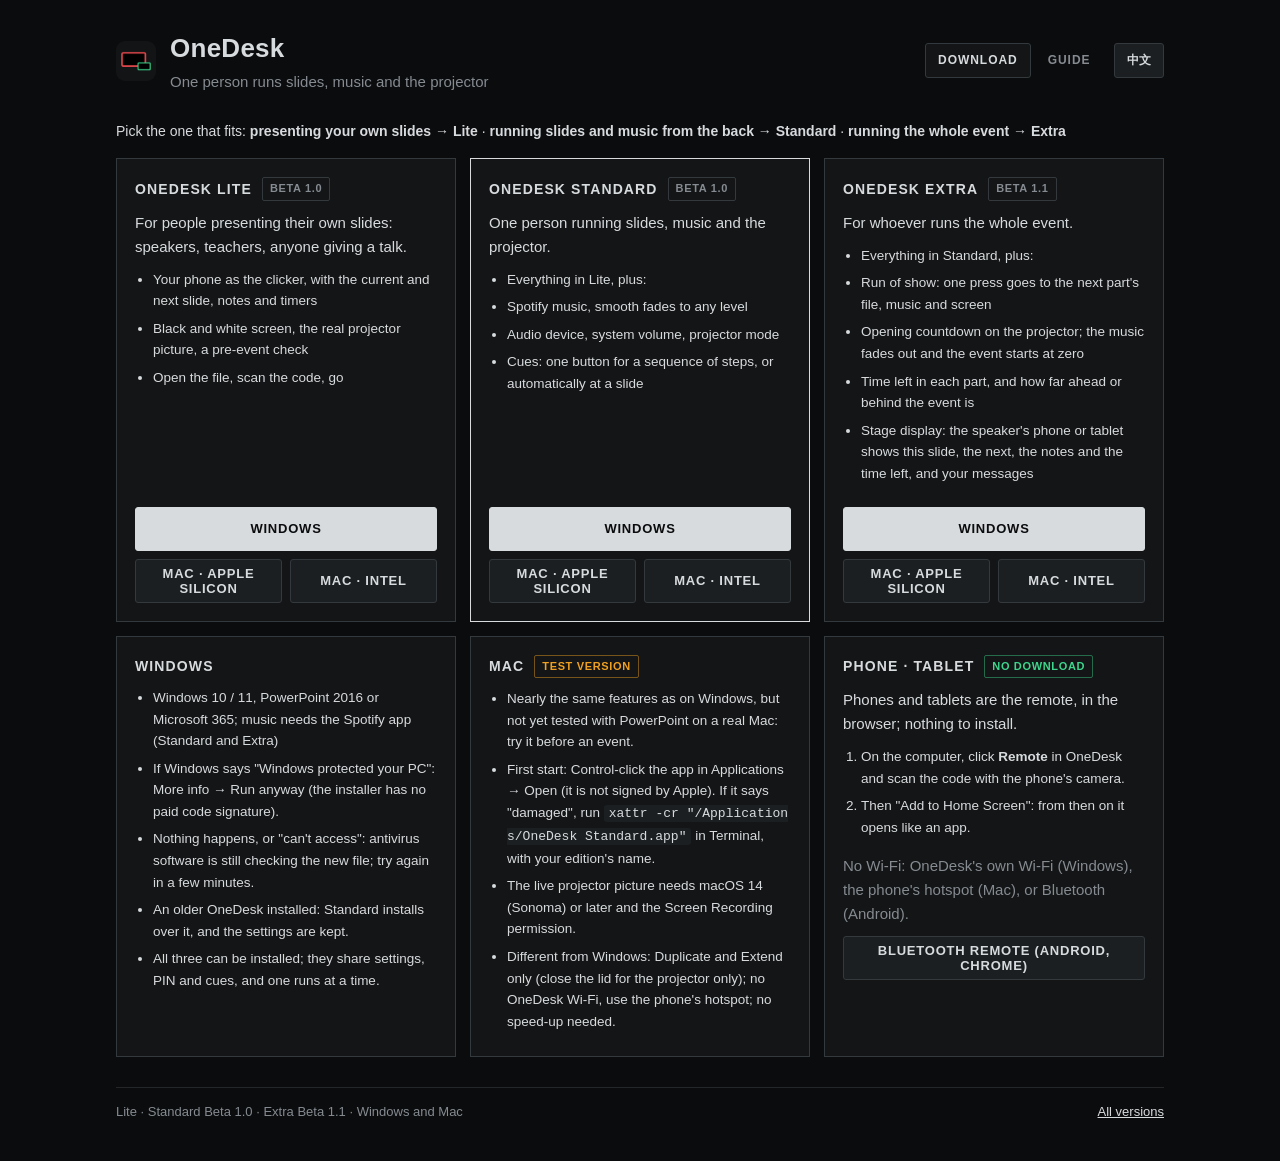
==== commit e408b675: "Extra Beta 1.1: stage display on the download page and in both guides Co-Authored-By: Claude Opus 5." ====
--- a/index.html
+++ b/index.html
@@ -69,13 +69,14 @@
       </article>
 
       <article class="card">
-        <div class="card-h"><h2>OneDesk Extra</h2><span class="tag">Beta 1.0</span></div>
+        <div class="card-h"><h2>OneDesk Extra</h2><span class="tag">Beta 1.1</span></div>
         <p><span class="zh">负责整场活动的人。</span><span class="en">For whoever runs the whole event.</span></p>
         <ul>
           <li><span class="zh">Standard 的全部，加上：</span><span class="en">Everything in Standard, plus:</span></li>
           <li><span class="zh">节目流程：按一下就切到下一段的文件、音乐和画面</span><span class="en">Run of show: one press goes to the next part's file, music and screen</span></li>
           <li><span class="zh">投影机上的开场倒数，到点音乐淡出、自动开始</span><span class="en">Opening countdown on the projector; the music fades out and the event starts at zero</span></li>
           <li><span class="zh">每段剩多少时间、整场快了或慢了多少</span><span class="en">Time left in each part, and how far ahead or behind the event is</span></li>
+          <li><span class="zh">讲台提示屏：讲员的手机/平板看到这一页、下一页、备注和剩余时间，还能收到你发的讯息</span><span class="en">Stage display: the speaker's phone or tablet shows this slide, the next, the notes and the time left, and your messages</span></li>
         </ul>
         <div class="dl">
           <a class="btn primary" href="https://github.com/Rojakiisme/onedesk/releases/download/downloads/OneDesk-Extra-Setup-Windows.exe">Windows</a>
@@ -123,7 +124,7 @@
   </main>
 
   <footer>
-    <span class="dim">Lite · Standard · Extra · Beta 1.0 · Windows <span class="zh">和</span><span class="en">and</span> Mac</span>
+    <span class="dim">Lite · Standard Beta 1.0 · Extra Beta 1.1 · Windows <span class="zh">和</span><span class="en">and</span> Mac</span>
     <a href="https://github.com/Rojakiisme/onedesk/releases"><span class="zh">所有版本</span><span class="en">All versions</span></a>
   </footer>
 </body>
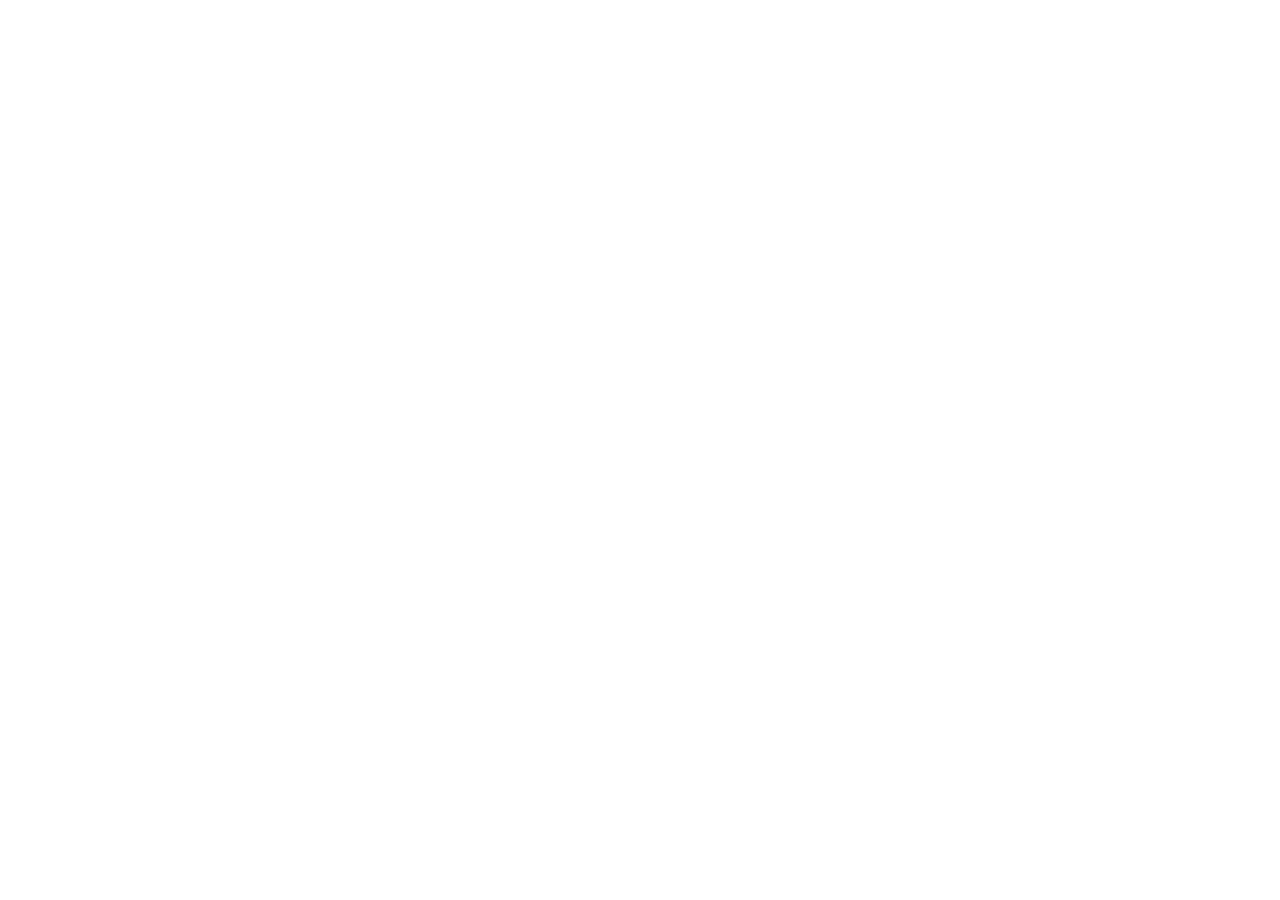
==== commit 280b6fb8: "OneDesk is now Stagio: pages forward to rojakiisme.github.io/stagio (remote/ stays for OneDesk insta" ====
--- a/index.html
+++ b/index.html
@@ -1,131 +1,25 @@
 <!doctype html>
-<html lang="zh-Hans">
+<html lang="en">
 <head>
   <meta charset="utf-8">
-  <meta name="viewport" content="width=device-width, initial-scale=1, viewport-fit=cover">
-  <meta name="theme-color" content="#0b0c0d">
-  <title>OneDesk · Download</title>
-  <meta name="description" content="OneDesk: one person runs PowerPoint, music and the projector from one console. Three editions (Lite, Standard, Extra) for Windows and Mac; phones are the remote.">
+  <meta name="viewport" content="width=device-width, initial-scale=1">
+  <title>OneDesk is now Stagio</title>
+  <link rel="canonical" href="https://rojakiisme.github.io/stagio/">
+  <meta http-equiv="refresh" content="0; url=https://rojakiisme.github.io/stagio/">
   <link rel="icon" type="image/png" href="icons/favicon.png">
-  <link rel="apple-touch-icon" href="icons/apple-touch-icon.png">
-  <link rel="stylesheet" href="site.css">
-  <script src="lang.js"></script>
+  <style>
+    body { margin: 0; min-height: 100vh; display: grid; place-items: center; background: #0b0c0d; color: #e8eaed;
+      font: 16px/1.5 "Segoe UI", system-ui, -apple-system, sans-serif; padding: 0 16px; }
+    a { color: #f5a524; }
+    p { margin: .4em 0; }
+  </style>
+  <script>location.replace("https://rojakiisme.github.io/stagio/" + location.hash);</script>
 </head>
 <body>
-  <header class="top">
-    <img src="icons/icon-192.png" alt="" width="40" height="40">
-    <div>
-      <h1>OneDesk</h1>
-      <p class="dim"><span class="zh">一个人掌控投影片、音乐和投影输出</span><span class="en">One person runs slides, music and the projector</span></p>
-    </div>
-    <nav class="topnav">
-      <a href="./" aria-current="page"><span class="zh">下载</span><span class="en">Download</span></a>
-      <a href="guide/" data-guide="guide/"><span class="zh">使用说明</span><span class="en">Guide</span></a>
-      <button class="langbtn" type="button" data-lang-toggle>English</button>
-    </nav>
-  </header>
-
   <main>
-    <p class="pick">
-      <span class="zh">选一个适合你的版本：<b>自己讲 → Lite</b> · <b>在后面控投影和音乐 → Standard</b> · <b>负责整场活动 → Extra</b></span>
-      <span class="en">Pick the one that fits: <b>presenting your own slides → Lite</b> · <b>running slides and music from the back → Standard</b> · <b>running the whole event → Extra</b></span>
-    </p>
-
-    <!-- Fixed links: the "downloads" release always holds each edition's newest files. -->
-    <section class="cards three">
-      <article class="card">
-        <div class="card-h"><h2>OneDesk Lite</h2><span class="tag">Beta 1.0</span></div>
-        <p><span class="zh">给自己讲投影片的人：讲员、老师、做报告的人。</span><span class="en">For people presenting their own slides: speakers, teachers, anyone giving a talk.</span></p>
-        <ul>
-          <li><span class="zh">手机当翻页器，看到当前页、下一页、备注和计时</span><span class="en">Your phone as the clicker, with the current and next slide, notes and timers</span></li>
-          <li><span class="zh">黑屏/白屏、投影上的真实画面、开场前检查</span><span class="en">Black and white screen, the real projector picture, a pre-event check</span></li>
-          <li><span class="zh">只要打开文件、手机扫码，就能开始</span><span class="en">Open the file, scan the code, go</span></li>
-        </ul>
-        <div class="dl">
-          <a class="btn primary" href="https://github.com/Rojakiisme/onedesk/releases/download/downloads/OneDesk-Lite-Setup-Windows.exe">Windows</a>
-          <div class="two">
-            <a class="btn" href="https://github.com/Rojakiisme/onedesk/releases/download/downloads/OneDesk-Lite-Mac-AppleSilicon.dmg">Mac · Apple silicon</a>
-            <a class="btn" href="https://github.com/Rojakiisme/onedesk/releases/download/downloads/OneDesk-Lite-Mac-Intel.dmg">Mac · Intel</a>
-          </div>
-        </div>
-      </article>
-
-      <article class="card main">
-        <div class="card-h"><h2>OneDesk Standard</h2><span class="tag">Beta 1.0</span></div>
-        <p><span class="zh">一个人在后面控投影片、音乐和投影输出。</span><span class="en">One person running slides, music and the projector.</span></p>
-        <ul>
-          <li><span class="zh">Lite 的全部，加上：</span><span class="en">Everything in Lite, plus:</span></li>
-          <li><span class="zh">Spotify 音乐、平滑淡入淡出到指定音量</span><span class="en">Spotify music, smooth fades to any level</span></li>
-          <li><span class="zh">音响/耳机切换、系统音量、投影模式</span><span class="en">Audio device, system volume, projector mode</span></li>
-          <li><span class="zh">Cue：一个按钮执行一串动作，或翻到某一页自动执行</span><span class="en">Cues: one button for a sequence of steps, or automatically at a slide</span></li>
-        </ul>
-        <div class="dl">
-          <a class="btn primary" href="https://github.com/Rojakiisme/onedesk/releases/download/downloads/OneDesk-Standard-Setup-Windows.exe">Windows</a>
-          <div class="two">
-            <a class="btn" href="https://github.com/Rojakiisme/onedesk/releases/download/downloads/OneDesk-Standard-Mac-AppleSilicon.dmg">Mac · Apple silicon</a>
-            <a class="btn" href="https://github.com/Rojakiisme/onedesk/releases/download/downloads/OneDesk-Standard-Mac-Intel.dmg">Mac · Intel</a>
-          </div>
-        </div>
-      </article>
-
-      <article class="card">
-        <div class="card-h"><h2>OneDesk Extra</h2><span class="tag">Beta 1.1</span></div>
-        <p><span class="zh">负责整场活动的人。</span><span class="en">For whoever runs the whole event.</span></p>
-        <ul>
-          <li><span class="zh">Standard 的全部，加上：</span><span class="en">Everything in Standard, plus:</span></li>
-          <li><span class="zh">节目流程：按一下就切到下一段的文件、音乐和画面</span><span class="en">Run of show: one press goes to the next part's file, music and screen</span></li>
-          <li><span class="zh">投影机上的开场倒数，到点音乐淡出、自动开始</span><span class="en">Opening countdown on the projector; the music fades out and the event starts at zero</span></li>
-          <li><span class="zh">每段剩多少时间、整场快了或慢了多少</span><span class="en">Time left in each part, and how far ahead or behind the event is</span></li>
-          <li><span class="zh">讲台提示屏：讲员的手机/平板看到这一页、下一页、备注和剩余时间，还能收到你发的讯息</span><span class="en">Stage display: the speaker's phone or tablet shows this slide, the next, the notes and the time left, and your messages</span></li>
-        </ul>
-        <div class="dl">
-          <a class="btn primary" href="https://github.com/Rojakiisme/onedesk/releases/download/downloads/OneDesk-Extra-Setup-Windows.exe">Windows</a>
-          <div class="two">
-            <a class="btn" href="https://github.com/Rojakiisme/onedesk/releases/download/downloads/OneDesk-Extra-Mac-AppleSilicon.dmg">Mac · Apple silicon</a>
-            <a class="btn" href="https://github.com/Rojakiisme/onedesk/releases/download/downloads/OneDesk-Extra-Mac-Intel.dmg">Mac · Intel</a>
-          </div>
-        </div>
-      </article>
-    </section>
-
-    <section class="cards notes">
-      <article class="card">
-        <div class="card-h"><h2>Windows</h2></div>
-        <ul>
-          <li><span class="zh">Windows 10 / 11、PowerPoint 2016 或 Microsoft 365；放音乐需要 Spotify 应用（Standard 和 Extra）</span><span class="en">Windows 10 / 11, PowerPoint 2016 or Microsoft 365; music needs the Spotify app (Standard and Extra)</span></li>
-          <li><span class="zh">如出现“Windows 已保护你的电脑”：点“更多信息 → 仍要运行”（安装程序没有付费的代码签名）。</span><span class="en">If Windows says "Windows protected your PC": More info → Run anyway (the installer has no paid code signature).</span></li>
-          <li><span class="zh">双击后没反应或提示无法访问：防毒软件还在检查新文件，等几分钟再双击。</span><span class="en">Nothing happens, or "can't access": antivirus software is still checking the new file; try again in a few minutes.</span></li>
-          <li><span class="zh">已经装了旧版 OneDesk：装 Standard 就会直接升级，设置会保留。</span><span class="en">An older OneDesk installed: Standard installs over it, and the settings are kept.</span></li>
-          <li><span class="zh">三个版本可以都装，资料共用（设置、PIN、Cue），同一时间开一个。</span><span class="en">All three can be installed; they share settings, PIN and cues, and one runs at a time.</span></li>
-        </ul>
-      </article>
-
-      <article class="card">
-        <div class="card-h"><h2>Mac</h2><span class="tag warn"><span class="zh">测试版</span><span class="en">Test version</span></span></div>
-        <ul>
-          <li><span class="zh">功能和 Windows 版基本相同，但还没有和真正的 PowerPoint 一起测试过，正式使用前请先试一次。</span><span class="en">Nearly the same features as on Windows, but not yet tested with PowerPoint on a real Mac: try it before an event.</span></li>
-          <li><span class="zh">第一次打开：在“应用程序”里按住 Control 点它 → 打开（没有 Apple 签名）。如提示“已损坏”，在“终端”执行 <code>xattr -cr "/Applications/OneDesk Standard.app"</code>（换成你装的版本）。</span><span class="en">First start: Control-click the app in Applications → Open (it is not signed by Apple). If it says "damaged", run <code>xattr -cr "/Applications/OneDesk Standard.app"</code> in Terminal, with your edition's name.</span></li>
-          <li><span class="zh">投影画面实时截取需要 macOS 14（Sonoma）以上，第一次用时要允许“屏幕录制”。</span><span class="en">The live projector picture needs macOS 14 (Sonoma) or later and the Screen Recording permission.</span></li>
-          <li><span class="zh">和 Windows 不同：投影模式只有同步和延伸（只用投影机时合上盖子）；没有 OneDesk Wi-Fi，改用手机热点；不需要“加速”。</span><span class="en">Different from Windows: Duplicate and Extend only (close the lid for the projector only); no OneDesk Wi-Fi, use the phone's hotspot; no speed-up needed.</span></li>
-        </ul>
-      </article>
-
-      <article class="card">
-        <div class="card-h"><h2><span class="zh">手机 · 平板</span><span class="en">Phone · tablet</span></h2><span class="tag ok"><span class="zh">不用下载</span><span class="en">No download</span></span></div>
-        <p><span class="zh">手机和平板是遥控器，用网页打开，不用安装。</span><span class="en">Phones and tablets are the remote, in the browser; nothing to install.</span></p>
-        <ol>
-          <li><span class="zh">在电脑的 OneDesk 点 <b>Remote</b>，用手机相机扫二维码。</span><span class="en">On the computer, click <b>Remote</b> in OneDesk and scan the code with the phone's camera.</span></li>
-          <li><span class="zh">再选“加到主屏幕”，以后像 App 一样从图标打开。</span><span class="en">Then "Add to Home Screen": from then on it opens like an app.</span></li>
-        </ol>
-        <p class="dim"><span class="zh">没有 Wi-Fi 时：OneDesk 可以开自己的 Wi-Fi（Windows），或用手机热点（Mac），或用蓝牙（Android）。</span><span class="en">No Wi-Fi: OneDesk's own Wi-Fi (Windows), the phone's hotspot (Mac), or Bluetooth (Android).</span></p>
-        <a class="btn" href="remote/"><span class="zh">蓝牙遥控（Android、Chrome）</span><span class="en">Bluetooth remote (Android, Chrome)</span></a>
-      </article>
-    </section>
+    <p><b>OneDesk is now called Stagio.</b> Same app, same settings.</p>
+    <p>OneDesk 现在叫 Stagio，程序和设置都一样。</p>
+    <p><a href="https://rojakiisme.github.io/stagio/">rojakiisme.github.io/stagio/</a></p>
   </main>
-
-  <footer>
-    <span class="dim">Lite · Standard Beta 1.0 · Extra Beta 1.1 · Windows <span class="zh">和</span><span class="en">and</span> Mac</span>
-    <a href="https://github.com/Rojakiisme/onedesk/releases"><span class="zh">所有版本</span><span class="en">All versions</span></a>
-  </footer>
 </body>
 </html>
